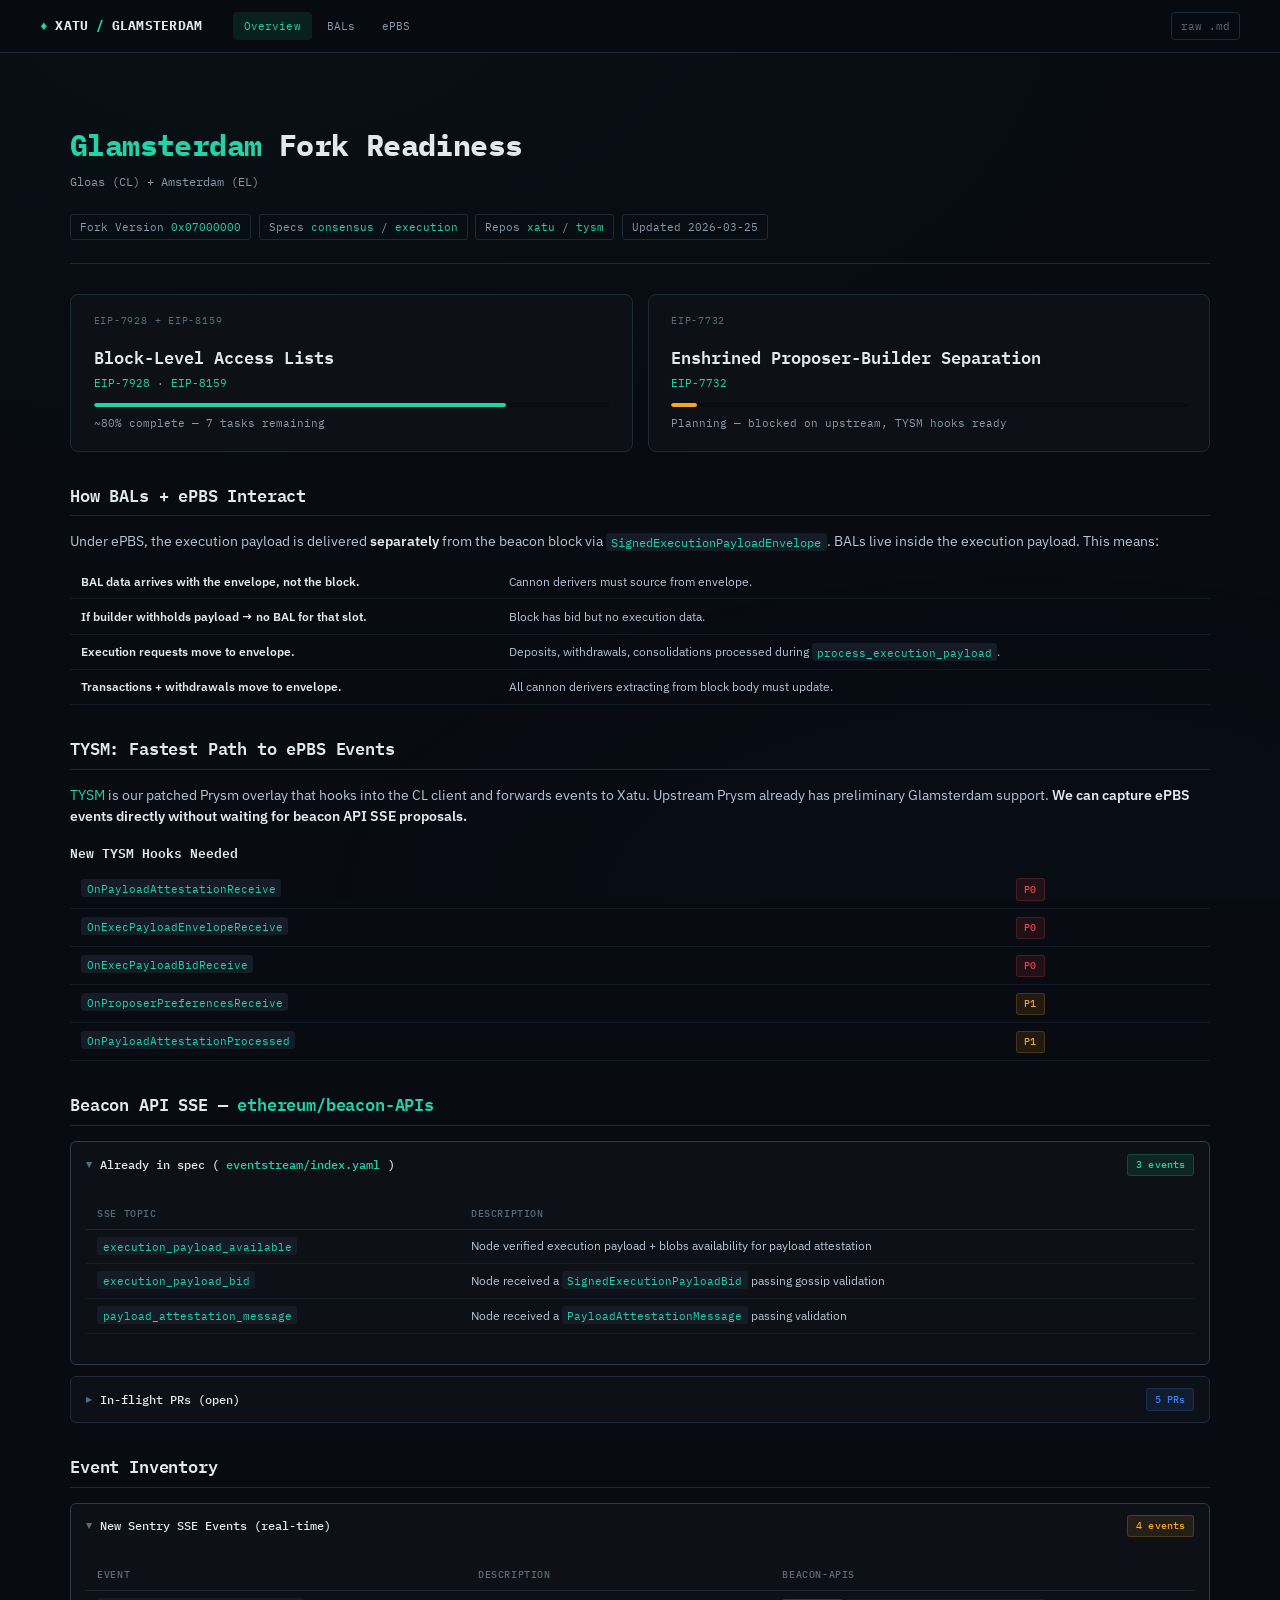
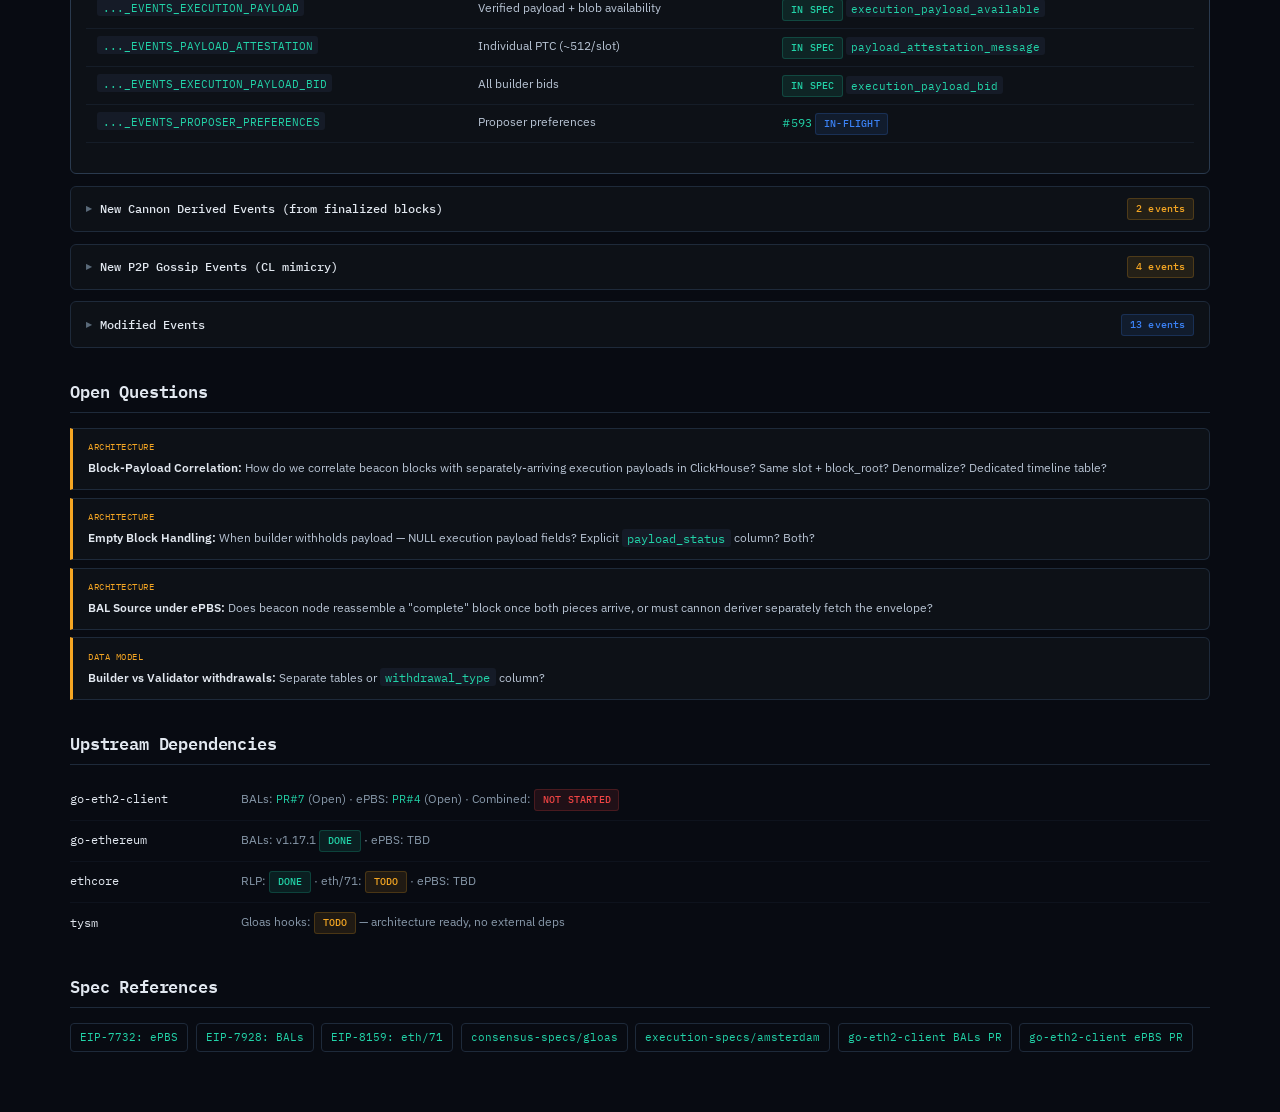
==== ef/index.html @ 6499b0d1 "feat: add initial HTML files for BALs and ePBS documentation to support Glamsterdam development feat" ====
<!DOCTYPE html>
<html lang="en">
<head>
<meta charset="UTF-8">
<meta name="viewport" content="width=device-width, initial-scale=1.0">
<title>Glamsterdam — Xatu Fork Readiness</title>
<link rel="preconnect" href="https://fonts.googleapis.com">
<link href="https://fonts.googleapis.com/css2?family=IBM+Plex+Mono:wght@400;500;600;700&family=IBM+Plex+Sans:wght@400;500;600&display=swap" rel="stylesheet">
<style>
*{margin:0;padding:0;box-sizing:border-box}
:root{
  --bg:#080b12;--bg2:#0d1117;--bg3:#151b27;--bg4:#1c2333;
  --border:#1e2a3a;--border2:#2a3a4e;
  --text:#b8c4d4;--text2:#8899aa;--text3:#5a6a7a;
  --white:#e2e8f0;
  --accent:#22d3a8;--accent2:#0ea67a;--accent-dim:rgba(34,211,168,0.1);
  --amber:#f5a623;--amber-dim:rgba(245,166,35,0.1);
  --red:#ef4444;--red-dim:rgba(239,68,68,0.1);
  --blue:#3b82f6;--blue-dim:rgba(59,130,246,0.1);
  --purple:#a78bfa;--purple-dim:rgba(167,139,250,0.1);
  --mono:'IBM Plex Mono',monospace;--sans:'IBM Plex Sans',sans-serif;
}
html{font-size:15px;scroll-behavior:smooth}
body{background:var(--bg);color:var(--text);font-family:var(--sans);line-height:1.6;min-height:100vh}
body::before{content:'';position:fixed;inset:0;background:
  radial-gradient(ellipse 80% 60% at 20% 0%,rgba(34,211,168,0.03),transparent),
  radial-gradient(ellipse 60% 40% at 80% 100%,rgba(59,130,246,0.02),transparent);
  pointer-events:none;z-index:0}

/* NAV */
nav{position:sticky;top:0;z-index:100;background:rgba(8,11,18,0.92);backdrop-filter:blur(12px);border-bottom:1px solid var(--border);padding:0 2rem}
nav .inner{max-width:1200px;margin:0 auto;display:flex;align-items:center;gap:2rem;height:52px}
nav .logo{font-family:var(--mono);font-weight:700;font-size:0.85rem;color:var(--white);letter-spacing:0.02em;display:flex;align-items:center;gap:0.5rem}
nav .logo span{color:var(--accent)}
nav .links{display:flex;gap:0.25rem}
nav .links a{font-family:var(--mono);font-size:0.75rem;color:var(--text2);text-decoration:none;padding:0.35rem 0.75rem;border-radius:4px;transition:all 0.15s;letter-spacing:0.01em}
nav .links a:hover{color:var(--white);background:var(--bg3)}
nav .links a.active{color:var(--accent);background:var(--accent-dim)}
nav .raw{margin-left:auto;font-family:var(--mono);font-size:0.7rem;color:var(--text3);text-decoration:none;padding:0.3rem 0.6rem;border:1px solid var(--border);border-radius:4px;transition:all 0.15s}
nav .raw:hover{color:var(--text);border-color:var(--border2)}

/* MAIN */
main{max-width:1200px;margin:0 auto;padding:2rem;position:relative;z-index:1}

/* HERO */
.hero{padding:2.5rem 0 1.5rem;border-bottom:1px solid var(--border);margin-bottom:2rem}
.hero h1{font-family:var(--mono);font-size:2rem;font-weight:700;color:var(--white);letter-spacing:-0.02em;margin-bottom:0.25rem}
.hero h1 span{color:var(--accent)}
.hero .sub{font-family:var(--mono);font-size:0.8rem;color:var(--text2);margin-bottom:1.5rem}
.hero .meta{display:flex;flex-wrap:wrap;gap:0.5rem}
.hero .tag{font-family:var(--mono);font-size:0.7rem;padding:0.25rem 0.6rem;border-radius:3px;border:1px solid var(--border);color:var(--text2)}
.hero .tag a{color:var(--accent);text-decoration:none}
.hero .tag a:hover{text-decoration:underline}

/* STATUS CARDS */
.status-grid{display:grid;grid-template-columns:1fr 1fr;gap:1rem;margin-bottom:2rem}
.status-card{background:var(--bg2);border:1px solid var(--border);border-radius:8px;padding:1.25rem 1.5rem;transition:border-color 0.2s}
.status-card:hover{border-color:var(--border2)}
.status-card .label{font-family:var(--mono);font-size:0.65rem;text-transform:uppercase;letter-spacing:0.08em;color:var(--text3);margin-bottom:0.5rem}
.status-card h3{font-family:var(--mono);font-size:1.1rem;color:var(--white);margin-bottom:0.25rem}
.status-card h3 a{color:var(--white);text-decoration:none}
.status-card h3 a:hover{color:var(--accent)}
.status-card .eip{font-family:var(--mono);font-size:0.75rem;color:var(--text2);margin-bottom:0.75rem}
.status-card .eip a{color:var(--accent);text-decoration:none}
.status-bar{height:4px;border-radius:2px;background:var(--bg);overflow:hidden;margin-bottom:0.5rem}
.status-bar .fill{height:100%;border-radius:2px;transition:width 0.6s ease}
.status-card .pct{font-family:var(--mono);font-size:0.7rem;color:var(--text2)}
.fill-green{background:var(--accent)}
.fill-amber{background:var(--amber)}
.fill-red{background:var(--red)}

/* PILL / BADGE */
.pill{display:inline-block;font-family:var(--mono);font-size:0.65rem;padding:0.15rem 0.5rem;border-radius:3px;font-weight:500;letter-spacing:0.02em}
.pill-done{background:var(--accent-dim);color:var(--accent);border:1px solid rgba(34,211,168,0.2)}
.pill-todo{background:var(--amber-dim);color:var(--amber);border:1px solid rgba(245,166,35,0.2)}
.pill-blocked{background:var(--red-dim);color:var(--red);border:1px solid rgba(239,68,68,0.2)}
.pill-info{background:var(--blue-dim);color:var(--blue);border:1px solid rgba(59,130,246,0.2)}
.pill-p0{background:var(--red-dim);color:var(--red);border:1px solid rgba(239,68,68,0.2)}
.pill-p1{background:var(--amber-dim);color:var(--amber);border:1px solid rgba(245,166,35,0.2)}

/* SECTIONS */
section{margin-bottom:2rem}
section h2{font-family:var(--mono);font-size:1.1rem;font-weight:600;color:var(--white);padding-bottom:0.5rem;border-bottom:1px solid var(--border);margin-bottom:1rem;letter-spacing:-0.01em}
section h3{font-family:var(--mono);font-size:0.85rem;font-weight:600;color:var(--white);margin:1rem 0 0.5rem}
p{margin-bottom:0.75rem;font-size:0.9rem}
a{color:var(--accent);text-decoration:none}
a:hover{text-decoration:underline}
strong{color:var(--white);font-weight:600}
code{font-family:var(--mono);font-size:0.8rem;background:var(--bg3);padding:0.1rem 0.35rem;border-radius:3px;color:var(--accent)}

/* TABLES */
table{width:100%;border-collapse:collapse;font-size:0.8rem;margin-bottom:1rem}
th{font-family:var(--mono);font-size:0.65rem;text-transform:uppercase;letter-spacing:0.06em;color:var(--text3);text-align:left;padding:0.5rem 0.75rem;border-bottom:1px solid var(--border);font-weight:500}
td{padding:0.5rem 0.75rem;border-bottom:1px solid rgba(30,42,58,0.5);color:var(--text);vertical-align:top}
tr:hover td{background:rgba(13,17,23,0.5)}
td code{font-size:0.75rem}

/* DETAILS / COLLAPSIBLE */
details{background:var(--bg2);border:1px solid var(--border);border-radius:6px;margin-bottom:0.75rem;overflow:hidden}
details[open]{border-color:var(--border2)}
summary{font-family:var(--mono);font-size:0.8rem;font-weight:500;color:var(--white);padding:0.75rem 1rem;cursor:pointer;user-select:none;display:flex;align-items:center;gap:0.5rem;transition:background 0.15s}
summary:hover{background:var(--bg3)}
summary::marker{content:''}
summary::before{content:'\25B6';font-size:0.55rem;color:var(--text3);transition:transform 0.2s;flex-shrink:0}
details[open] summary::before{transform:rotate(90deg)}
summary .pill{margin-left:auto}
details .content{padding:0.75rem 1rem 1rem}
details .content p{font-size:0.85rem}
details .content table{font-size:0.78rem}

/* ROADMAP */
.roadmap{position:relative;padding-left:1.5rem}
.roadmap::before{content:'';position:absolute;left:5px;top:0;bottom:0;width:1px;background:var(--border)}
.phase{position:relative;margin-bottom:1.25rem;padding-left:1.25rem}
.phase::before{content:'';position:absolute;left:-1.5rem;top:0.5rem;width:11px;height:11px;border-radius:50%;border:2px solid var(--border);background:var(--bg)}
.phase.active::before{border-color:var(--accent);background:var(--accent);box-shadow:0 0 8px rgba(34,211,168,0.3)}
.phase.done::before{border-color:var(--accent);background:var(--accent)}
.phase.blocked::before{border-color:var(--amber);background:var(--amber)}
.phase .num{font-family:var(--mono);font-size:0.65rem;color:var(--text3);text-transform:uppercase;letter-spacing:0.06em}
.phase h4{font-family:var(--mono);font-size:0.85rem;color:var(--white);margin:0.1rem 0 0.25rem}
.phase p{font-size:0.8rem;color:var(--text2);margin:0}

/* EVENT GRID */
.event-grid{display:grid;grid-template-columns:1fr 1fr;gap:0.5rem;margin-bottom:1rem}
.event-item{background:var(--bg2);border:1px solid var(--border);border-radius:5px;padding:0.6rem 0.8rem;font-size:0.75rem;display:flex;flex-direction:column;gap:0.25rem}
.event-item .name{font-family:var(--mono);font-size:0.7rem;color:var(--white);word-break:break-all}
.event-item .src{font-family:var(--mono);font-size:0.6rem;color:var(--text3);text-transform:uppercase;letter-spacing:0.04em}

/* DECISION LOG */
.decision{display:flex;gap:0.75rem;padding:0.6rem 0;border-bottom:1px solid rgba(30,42,58,0.3);font-size:0.8rem;align-items:baseline}
.decision:last-child{border-bottom:none}
.decision .id{font-family:var(--mono);font-size:0.65rem;color:var(--text3);flex-shrink:0;width:2rem}
.decision .q{color:var(--text2);flex:1}
.decision .a{color:var(--white);font-weight:500;flex:1}

/* QUESTION */
.question{background:var(--bg2);border:1px solid var(--border);border-left:3px solid var(--amber);border-radius:0 6px 6px 0;padding:0.75rem 1rem;margin-bottom:0.5rem}
.question .cat{font-family:var(--mono);font-size:0.6rem;color:var(--amber);text-transform:uppercase;letter-spacing:0.06em;margin-bottom:0.25rem}
.question p{font-size:0.82rem;margin:0;color:var(--text)}

/* DEPS */
.dep-row{display:flex;align-items:center;gap:0.75rem;padding:0.6rem 0;border-bottom:1px solid rgba(30,42,58,0.3);font-size:0.8rem}
.dep-row:last-child{border-bottom:none}
.dep-row .dep-name{font-family:var(--mono);font-size:0.78rem;color:var(--white);flex:0 0 160px}
.dep-row .dep-status{flex:1;color:var(--text2)}
.dep-row a{font-size:0.75rem}

/* COLS */
.cols{display:grid;grid-template-columns:1fr 1fr;gap:1.5rem}
@media(max-width:800px){.cols,.status-grid,.event-grid{grid-template-columns:1fr}}

/* ANIMATIONS */
@keyframes fadeUp{from{opacity:0;transform:translateY(8px)}to{opacity:1;transform:translateY(0)}}
section{animation:fadeUp 0.4s ease both}
section:nth-child(2){animation-delay:0.05s}
section:nth-child(3){animation-delay:0.1s}
section:nth-child(4){animation-delay:0.15s}
section:nth-child(5){animation-delay:0.2s}
section:nth-child(6){animation-delay:0.25s}
section:nth-child(7){animation-delay:0.3s}
section:nth-child(8){animation-delay:0.35s}
</style>
</head>
<body>

<nav>
  <div class="inner">
    <div class="logo"><span>&diamondsuit;</span> XATU <span>/</span> GLAMSTERDAM</div>
    <div class="links">
      <a href="index.html" class="active">Overview</a>
      <a href="bals.html">BALs</a>
      <a href="epbs.html">ePBS</a>
    </div>
    <a href="glamsterdam_overview.md" class="raw">raw .md</a>
  </div>
</nav>

<main>

<!-- HERO -->
<div class="hero">
  <h1><span>Glamsterdam</span> Fork Readiness</h1>
  <div class="sub">Gloas (CL) + Amsterdam (EL)</div>
  <div class="meta">
    <span class="tag">Fork Version <a href="https://github.com/ethereum/consensus-specs/blob/master/specs/gloas/fork.md#configuration">0x07000000</a></span>
    <span class="tag">Specs <a href="https://github.com/ethereum/consensus-specs/tree/master/specs/gloas">consensus</a> / <a href="https://github.com/ethereum/execution-specs/tree/forks/amsterdam">execution</a></span>
    <span class="tag">Repos <a href="https://github.com/ethpandaops/xatu">xatu</a> / <a href="https://github.com/ethpandaops/tysm">tysm</a></span>
    <span class="tag">Updated 2026-03-25</span>
  </div>
</div>

<!-- STATUS CARDS -->
<section>
  <div class="status-grid">
    <div class="status-card">
      <div class="label">EIP-7928 + EIP-8159</div>
      <h3><a href="bals.html">Block-Level Access Lists</a></h3>
      <div class="eip"><a href="https://eips.ethereum.org/EIPS/eip-7928">EIP-7928</a> &middot; <a href="https://eips.ethereum.org/EIPS/eip-8159">EIP-8159</a></div>
      <div class="status-bar"><div class="fill fill-green" style="width:80%"></div></div>
      <div class="pct">~80% complete &mdash; 7 tasks remaining</div>
    </div>
    <div class="status-card">
      <div class="label">EIP-7732</div>
      <h3><a href="epbs.html">Enshrined Proposer-Builder Separation</a></h3>
      <div class="eip"><a href="https://eips.ethereum.org/EIPS/eip-7732">EIP-7732</a></div>
      <div class="status-bar"><div class="fill fill-amber" style="width:5%"></div></div>
      <div class="pct">Planning &mdash; blocked on upstream, TYSM hooks ready</div>
    </div>
  </div>
</section>

<!-- HOW THEY INTERACT -->
<section>
  <h2>How BALs + ePBS Interact</h2>
  <p>Under ePBS, the execution payload is delivered <strong>separately</strong> from the beacon block via <code>SignedExecutionPayloadEnvelope</code>. BALs live inside the execution payload. This means:</p>
  <table>
    <tr><td><strong>BAL data arrives with the envelope, not the block.</strong></td><td>Cannon derivers must source from envelope.</td></tr>
    <tr><td><strong>If builder withholds payload &rarr; no BAL for that slot.</strong></td><td>Block has bid but no execution data.</td></tr>
    <tr><td><strong>Execution requests move to envelope.</strong></td><td>Deposits, withdrawals, consolidations processed during <a href="https://github.com/ethereum/consensus-specs/blob/master/specs/gloas/beacon-chain.md#new-process_execution_payload"><code>process_execution_payload</code></a>.</td></tr>
    <tr><td><strong>Transactions + withdrawals move to envelope.</strong></td><td>All cannon derivers extracting from block body must update.</td></tr>
  </table>
</section>

<!-- TYSM -->
<section>
  <h2>TYSM: Fastest Path to ePBS Events</h2>
  <p><a href="https://github.com/ethpandaops/tysm">TYSM</a> is our patched Prysm overlay that hooks into the CL client and forwards events to Xatu. Upstream Prysm already has preliminary Glamsterdam support. <strong>We can capture ePBS events directly without waiting for beacon API SSE proposals.</strong></p>

  <div style="margin-top:1rem">
    <div>
      <h3>New TYSM Hooks Needed</h3>
      <table>
        <tbody>
          <tr><td><code>OnPayloadAttestationReceive</code></td><td><span class="pill pill-p0">P0</span></td></tr>
          <tr><td><code>OnExecPayloadEnvelopeReceive</code></td><td><span class="pill pill-p0">P0</span></td></tr>
          <tr><td><code>OnExecPayloadBidReceive</code></td><td><span class="pill pill-p0">P0</span></td></tr>
          <tr><td><code>OnProposerPreferencesReceive</code></td><td><span class="pill pill-p1">P1</span></td></tr>
          <tr><td><code>OnPayloadAttestationProcessed</code></td><td><span class="pill pill-p1">P1</span></td></tr>
        </tbody>
      </table>
    </div>
  </div>
</section>

<!-- BEACON API -->
<section>
  <h2>Beacon API SSE — <a href="https://github.com/ethereum/beacon-APIs">ethereum/beacon-APIs</a></h2>
  <details open>
    <summary>Already in spec (<a href="https://github.com/ethereum/beacon-APIs/blob/master/apis/eventstream/index.yaml" style="color:var(--accent)">eventstream/index.yaml</a>) <span class="pill pill-done">3 events</span></summary>
    <div class="content">
      <table>
        <thead><tr><th>SSE Topic</th><th>Description</th></tr></thead>
        <tbody>
          <tr><td><code>execution_payload_available</code></td><td>Node verified execution payload + blobs availability for payload attestation</td></tr>
          <tr><td><code>execution_payload_bid</code></td><td>Node received a <code>SignedExecutionPayloadBid</code> passing gossip validation</td></tr>
          <tr><td><code>payload_attestation_message</code></td><td>Node received a <code>PayloadAttestationMessage</code> passing validation</td></tr>
        </tbody>
      </table>
    </div>
  </details>
  <details>
    <summary>In-flight PRs (open) <span class="pill pill-info">5 PRs</span></summary>
    <div class="content">
      <table>
        <thead><tr><th>Event</th><th>PR</th><th>Author</th></tr></thead>
        <tbody>
          <tr><td><code>execution_payload_gossip</code> (timing)</td><td><a href="https://github.com/ethereum/beacon-APIs/pull/588">#588</a></td><td>nflaig</td></tr>
          <tr><td><code>proposer_preferences</code> SSE + pool</td><td><a href="https://github.com/ethereum/beacon-APIs/pull/593">#593</a></td><td>bharath-123</td></tr>
          <tr><td><code>head_v2</code> (deprecates <code>head</code>)</td><td><a href="https://github.com/ethereum/beacon-APIs/pull/590">#590</a></td><td>chong-he</td></tr>
          <tr><td><code>chain_reorg</code> + exec block hashes</td><td><a href="https://github.com/ethereum/beacon-APIs/pull/585">#585</a></td><td>bharath-123</td></tr>
          <tr><td>PTC duty endpoint</td><td><a href="https://github.com/ethereum/beacon-APIs/pull/592">#592</a></td><td>nflaig</td></tr>
        </tbody>
      </table>
    </div>
  </details>
</section>

<!-- EVENT INVENTORY -->

<section>
  <h2>Event Inventory</h2>

  <details open>
    <summary>New Sentry SSE Events (real-time) <span class="pill pill-todo">4 events</span></summary>
    <div class="content">
      <table>
        <thead><tr><th>Event</th><th>Description</th><th>beacon-APIs</th></tr></thead>
        <tbody>
          <tr><td><code>..._EVENTS_EXECUTION_PAYLOAD</code></td><td>Verified payload + blob availability</td><td><span class="pill pill-done">IN SPEC</span> <code>execution_payload_available</code></td></tr>
          <tr><td><code>..._EVENTS_PAYLOAD_ATTESTATION</code></td><td>Individual PTC (~512/slot)</td><td><span class="pill pill-done">IN SPEC</span> <code>payload_attestation_message</code></td></tr>
          <tr><td><code>..._EVENTS_EXECUTION_PAYLOAD_BID</code></td><td>All builder bids</td><td><span class="pill pill-done">IN SPEC</span> <code>execution_payload_bid</code></td></tr>
          <tr><td><code>..._EVENTS_PROPOSER_PREFERENCES</code></td><td>Proposer preferences</td><td><a href="https://github.com/ethereum/beacon-APIs/pull/593">#593</a> <span class="pill pill-info">IN-FLIGHT</span></td></tr>
        </tbody>
      </table>
    </div>
  </details>

  <details>
    <summary>New Cannon Derived Events (from finalized blocks) <span class="pill pill-todo">2 events</span></summary>
    <div class="content">
      <table>
        <thead><tr><th>Event</th><th>Description</th></tr></thead>
        <tbody>
          <tr><td><code>..._BLOCK_PAYLOAD_ATTESTATION</code></td><td>Aggregated PTC from block (max 4)</td></tr>
          <tr><td><code>..._BLOCK_EXECUTION_PAYLOAD_BID</code></td><td>Winning bid from block (1/block)</td></tr>
        </tbody>
      </table>
    </div>
  </details>

  <details>
    <summary>New P2P Gossip Events (CL mimicry) <span class="pill pill-todo">4 events</span></summary>
    <div class="content">
      <table>
        <thead><tr><th>Event</th><th>Gossip Topic</th></tr></thead>
        <tbody>
          <tr><td><code>GOSSIPSUB_EXECUTION_PAYLOAD_ENVELOPE</code></td><td><code>execution_payload</code></td></tr>
          <tr><td><code>GOSSIPSUB_EXECUTION_PAYLOAD_BID</code></td><td><code>execution_payload_bid</code></td></tr>
          <tr><td><code>GOSSIPSUB_PAYLOAD_ATTESTATION_MESSAGE</code></td><td><code>payload_attestation_message</code></td></tr>
          <tr><td><code>GOSSIPSUB_PROPOSER_PREFERENCES</code></td><td><code>proposer_preferences</code></td></tr>
        </tbody>
      </table>
    </div>
  </details>

  <details>
    <summary>Modified Events <span class="pill pill-info">13 events</span></summary>
    <div class="content">
      <table>
        <thead><tr><th>Event</th><th>Change</th></tr></thead>
        <tbody>
          <tr><td><code>ETH_V2_BEACON_BLOCK</code></td><td>Block body has bid instead of execution_payload</td></tr>
          <tr><td><code>ETH_V2_..._EXECUTION_TRANSACTION</code></td><td>Source from envelope</td></tr>
          <tr><td><code>ETH_V2_..._WITHDRAWAL</code></td><td>Source from envelope + builder withdrawals via <code>BUILDER_INDEX_FLAG</code></td></tr>
          <tr><td><code>ETH_V1_EVENTS_BLOCK</code></td><td>Block arrives before payload</td></tr>
          <tr><td><code>ETH_V1_EVENTS_HEAD</code></td><td><code>head_v2</code> replaces <code>head</code> (<a href="https://github.com/ethereum/beacon-APIs/pull/590">#590</a>)</td></tr>
          <tr><td><code>ETH_V1_EVENTS_CHAIN_REORG</code></td><td>Adds execution block hashes — payload reorgs possible (<a href="https://github.com/ethereum/beacon-APIs/pull/585">#585</a>)</td></tr>
          <tr><td><code>ETH_V1_EVENTS_ATTESTATION</code></td><td>Index field: 0=no payload, 1=payload present</td></tr>
          <tr><td><code>ETH_V2_..._ACCESS_LIST</code></td><td>BAL in envelope, not block body</td></tr>
          <tr><td><code>CONSENSUS_ENGINE_API_NEW_PAYLOAD</code></td><td>V5 format</td></tr>
          <tr><td><code>ETH_V1_DEBUG_FORK_CHOICE</code></td><td>PayloadStatus (EMPTY/FULL/PENDING) + PTC votes</td></tr>
          <tr><td><code>ETH_V1_EVENTS_DATA_COLUMN_SIDECAR</code></td><td>Structural change (additive columns)</td></tr>
          <tr><td><code>GOSSIPSUB_DATA_COLUMN_SIDECAR</code></td><td>Structural change (additive columns)</td></tr>
        </tbody>
      </table>
    </div>
  </details>
</section>

<!-- OPEN QUESTIONS -->
<section>
  <h2>Open Questions</h2>
  <div class="question"><div class="cat">Architecture</div><p><strong>Block-Payload Correlation:</strong> How do we correlate beacon blocks with separately-arriving execution payloads in ClickHouse? Same slot + block_root? Denormalize? Dedicated timeline table?</p></div>
  <div class="question"><div class="cat">Architecture</div><p><strong>Empty Block Handling:</strong> When builder withholds payload &mdash; NULL execution payload fields? Explicit <code>payload_status</code> column? Both?</p></div>
  <div class="question"><div class="cat">Architecture</div><p><strong>BAL Source under ePBS:</strong> Does beacon node reassemble a "complete" block once both pieces arrive, or must cannon deriver separately fetch the envelope?</p></div>
  <div class="question"><div class="cat">Data Model</div><p><strong>Builder vs Validator withdrawals:</strong> Separate tables or <code>withdrawal_type</code> column?</p></div>
</section>

<!-- UPSTREAM DEPS -->
<section>
  <h2>Upstream Dependencies</h2>
  <div class="dep-row"><span class="dep-name">go-eth2-client</span><span class="dep-status">BALs: <a href="https://github.com/pk910/go-eth2-client/pull/7">PR#7</a> (Open) &middot; ePBS: <a href="https://github.com/pk910/go-eth2-client/pull/4">PR#4</a> (Open) &middot; Combined: <span class="pill pill-blocked">NOT STARTED</span></span></div>
  <div class="dep-row"><span class="dep-name">go-ethereum</span><span class="dep-status">BALs: v1.17.1 <span class="pill pill-done">DONE</span> &middot; ePBS: TBD</span></div>
  <div class="dep-row"><span class="dep-name">ethcore</span><span class="dep-status">RLP: <span class="pill pill-done">DONE</span> &middot; eth/71: <span class="pill pill-todo">TODO</span> &middot; ePBS: TBD</span></div>
  <div class="dep-row"><span class="dep-name">tysm</span><span class="dep-status">Gloas hooks: <span class="pill pill-todo">TODO</span> &mdash; architecture ready, no external deps</span></div>
</section>

<!-- SPEC REFS -->
<section>
  <h2>Spec References</h2>
  <div style="display:flex;flex-wrap:wrap;gap:0.5rem">
    <a href="https://eips.ethereum.org/EIPS/eip-7732" class="tag" style="font-family:var(--mono);font-size:0.75rem;padding:0.3rem 0.6rem;border:1px solid var(--border);border-radius:4px;color:var(--accent);text-decoration:none">EIP-7732: ePBS</a>
    <a href="https://eips.ethereum.org/EIPS/eip-7928" class="tag" style="font-family:var(--mono);font-size:0.75rem;padding:0.3rem 0.6rem;border:1px solid var(--border);border-radius:4px;color:var(--accent);text-decoration:none">EIP-7928: BALs</a>
    <a href="https://eips.ethereum.org/EIPS/eip-8159" class="tag" style="font-family:var(--mono);font-size:0.75rem;padding:0.3rem 0.6rem;border:1px solid var(--border);border-radius:4px;color:var(--accent);text-decoration:none">EIP-8159: eth/71</a>
    <a href="https://github.com/ethereum/consensus-specs/tree/master/specs/gloas" class="tag" style="font-family:var(--mono);font-size:0.75rem;padding:0.3rem 0.6rem;border:1px solid var(--border);border-radius:4px;color:var(--accent);text-decoration:none">consensus-specs/gloas</a>
    <a href="https://github.com/ethereum/execution-specs/tree/forks/amsterdam/src/ethereum/forks/amsterdam" class="tag" style="font-family:var(--mono);font-size:0.75rem;padding:0.3rem 0.6rem;border:1px solid var(--border);border-radius:4px;color:var(--accent);text-decoration:none">execution-specs/amsterdam</a>
    <a href="https://github.com/pk910/go-eth2-client/pull/7" class="tag" style="font-family:var(--mono);font-size:0.75rem;padding:0.3rem 0.6rem;border:1px solid var(--border);border-radius:4px;color:var(--accent);text-decoration:none">go-eth2-client BALs PR</a>
    <a href="https://github.com/pk910/go-eth2-client/pull/4" class="tag" style="font-family:var(--mono);font-size:0.75rem;padding:0.3rem 0.6rem;border:1px solid var(--border);border-radius:4px;color:var(--accent);text-decoration:none">go-eth2-client ePBS PR</a>
  </div>
</section>

</main>
</body>
</html>
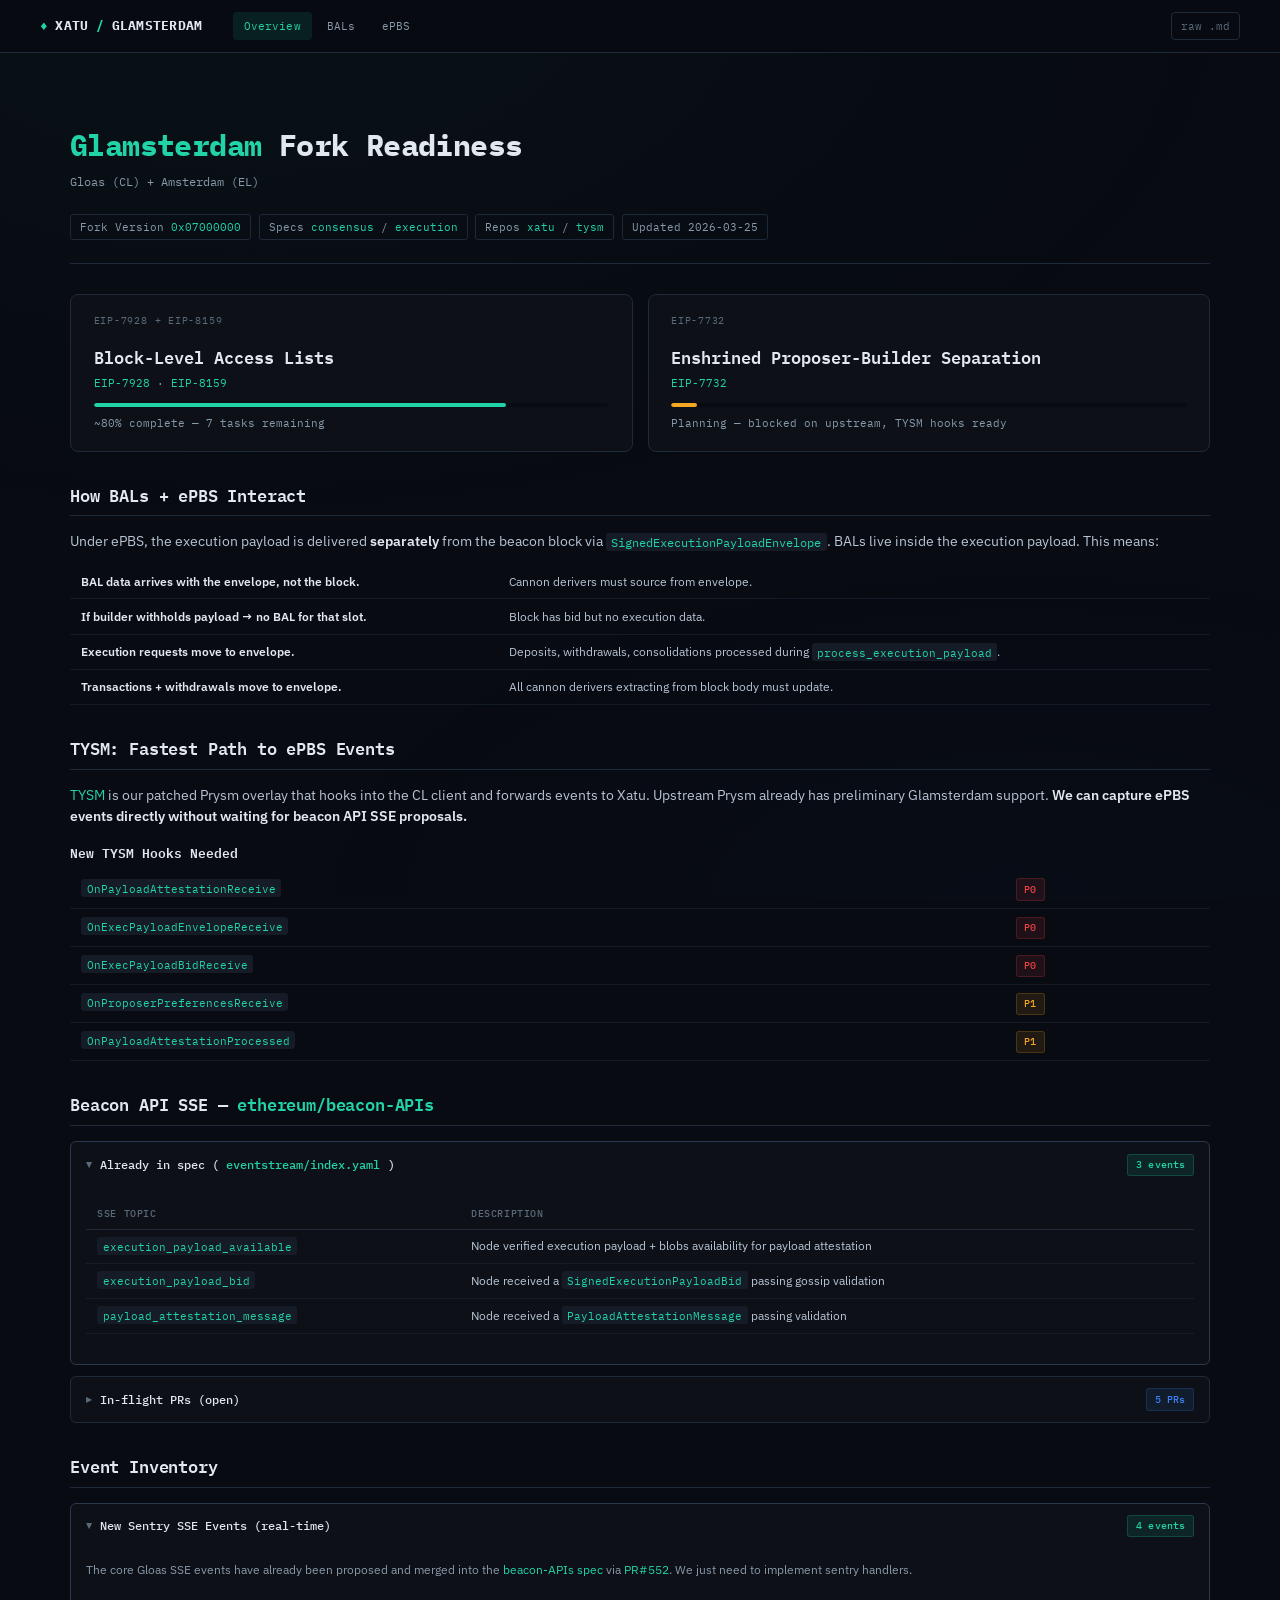
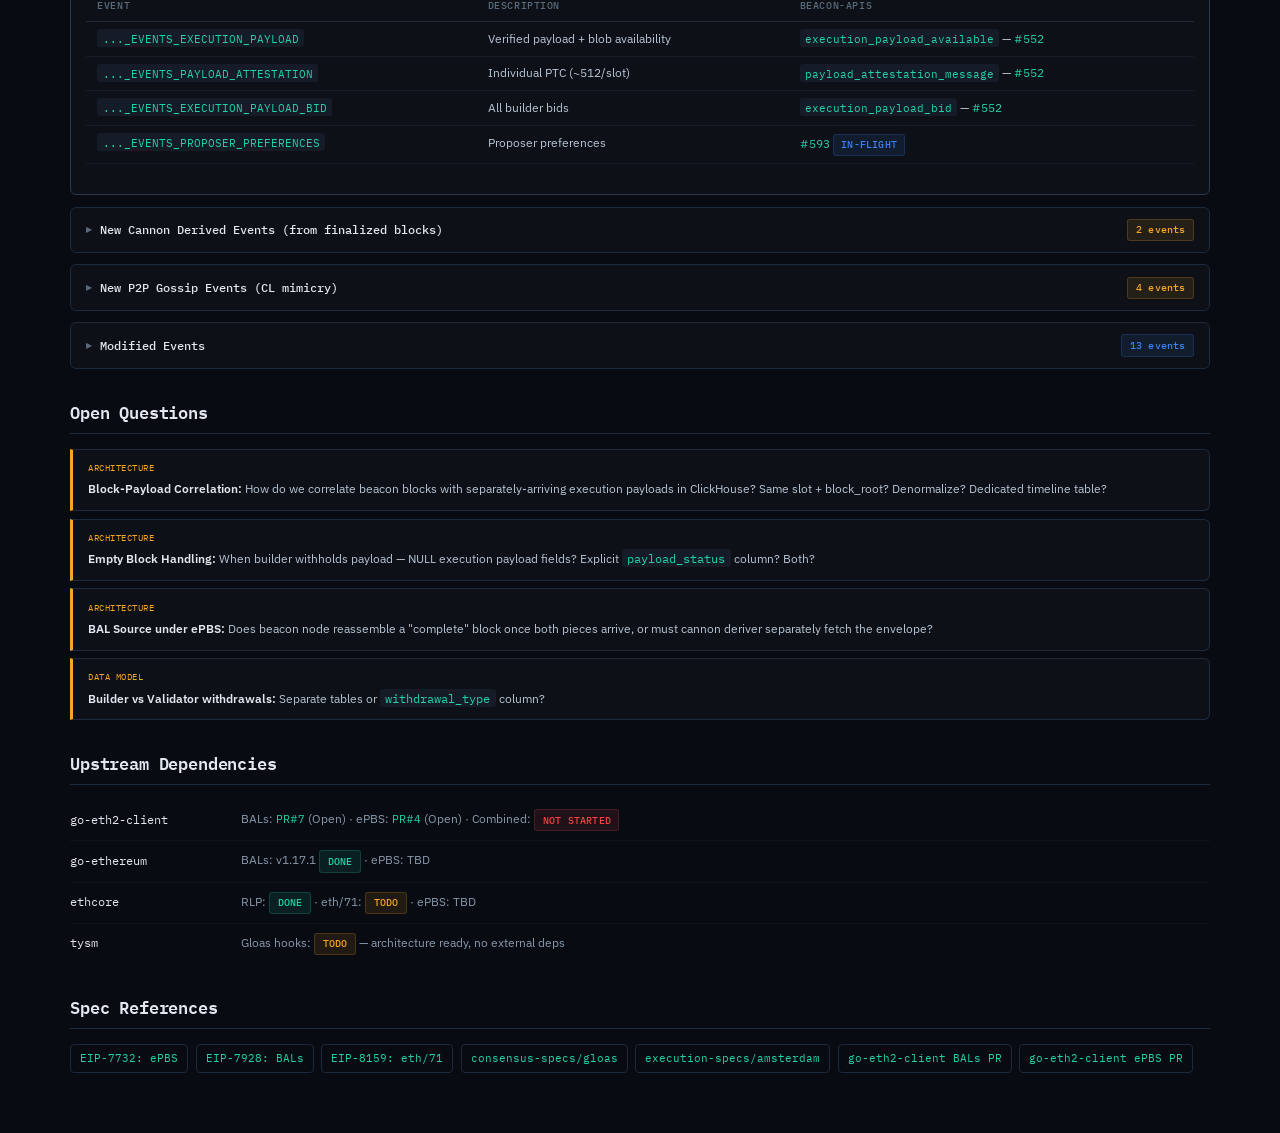
==== commit f8bb5db9: "docs(ef): update Sentry SSE events documentation with PR references and correct status display for e" ====
--- a/ef/index.html
+++ b/ef/index.html
@@ -281,14 +281,15 @@
   <h2>Event Inventory</h2>
 
   <details open>
-    <summary>New Sentry SSE Events (real-time) <span class="pill pill-todo">4 events</span></summary>
-    <div class="content">
+    <summary>New Sentry SSE Events (real-time) <span class="pill pill-done">4 events</span></summary>
+    <div class="content">
+      <p style="font-size:0.82rem;color:var(--text2);margin-bottom:0.75rem">The core Gloas SSE events have already been proposed and merged into the <a href="https://github.com/ethereum/beacon-APIs/blob/master/apis/eventstream/index.yaml">beacon-APIs spec</a> via <a href="https://github.com/ethereum/beacon-APIs/pull/552">PR#552</a>. We just need to implement sentry handlers.</p>
       <table>
         <thead><tr><th>Event</th><th>Description</th><th>beacon-APIs</th></tr></thead>
         <tbody>
-          <tr><td><code>..._EVENTS_EXECUTION_PAYLOAD</code></td><td>Verified payload + blob availability</td><td><span class="pill pill-done">IN SPEC</span> <code>execution_payload_available</code></td></tr>
-          <tr><td><code>..._EVENTS_PAYLOAD_ATTESTATION</code></td><td>Individual PTC (~512/slot)</td><td><span class="pill pill-done">IN SPEC</span> <code>payload_attestation_message</code></td></tr>
-          <tr><td><code>..._EVENTS_EXECUTION_PAYLOAD_BID</code></td><td>All builder bids</td><td><span class="pill pill-done">IN SPEC</span> <code>execution_payload_bid</code></td></tr>
+          <tr><td><code>..._EVENTS_EXECUTION_PAYLOAD</code></td><td>Verified payload + blob availability</td><td><code>execution_payload_available</code> &mdash; <a href="https://github.com/ethereum/beacon-APIs/pull/552">#552</a></td></tr>
+          <tr><td><code>..._EVENTS_PAYLOAD_ATTESTATION</code></td><td>Individual PTC (~512/slot)</td><td><code>payload_attestation_message</code> &mdash; <a href="https://github.com/ethereum/beacon-APIs/pull/552">#552</a></td></tr>
+          <tr><td><code>..._EVENTS_EXECUTION_PAYLOAD_BID</code></td><td>All builder bids</td><td><code>execution_payload_bid</code> &mdash; <a href="https://github.com/ethereum/beacon-APIs/pull/552">#552</a></td></tr>
           <tr><td><code>..._EVENTS_PROPOSER_PREFERENCES</code></td><td>Proposer preferences</td><td><a href="https://github.com/ethereum/beacon-APIs/pull/593">#593</a> <span class="pill pill-info">IN-FLIGHT</span></td></tr>
         </tbody>
       </table>
